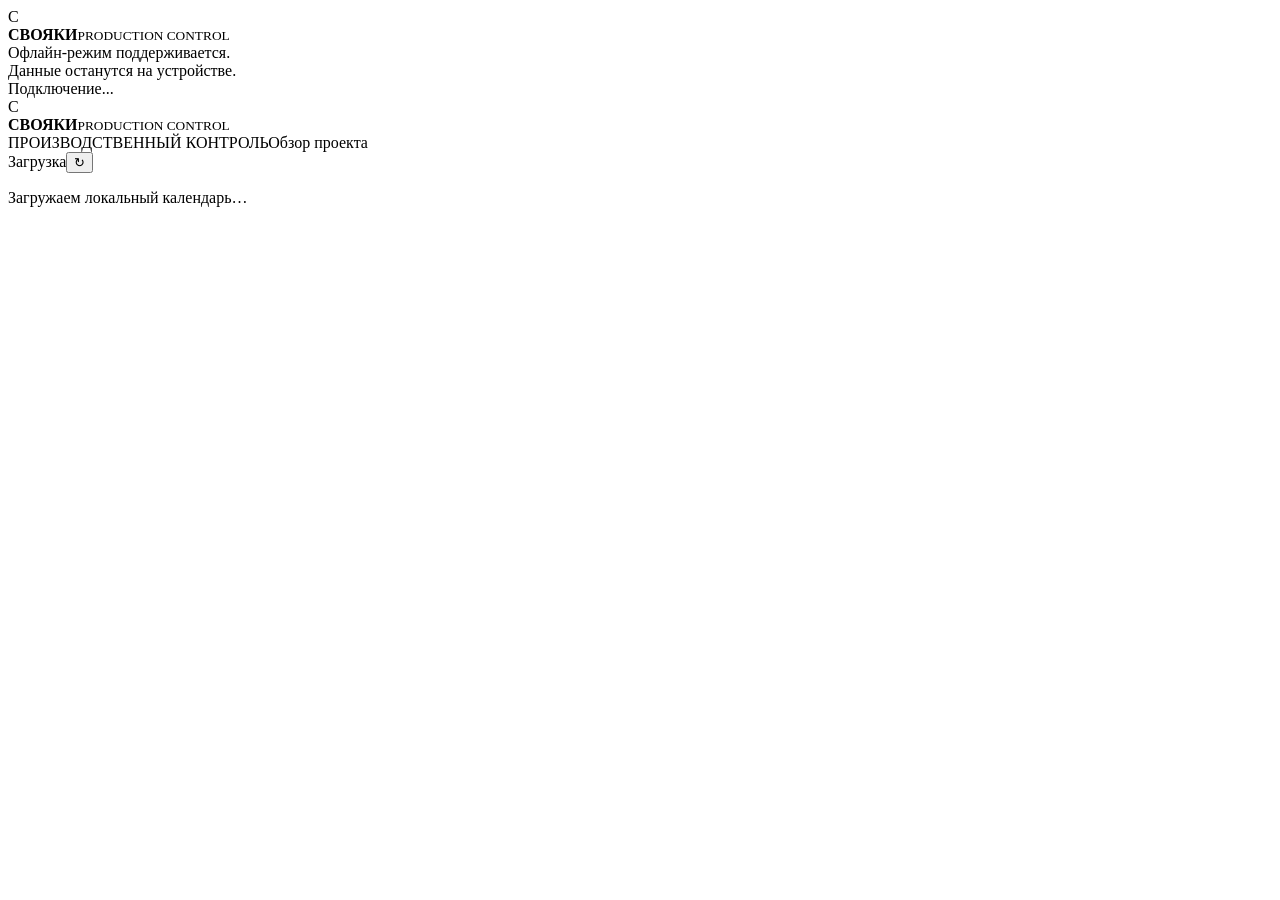
==== index.html @ 4541e1e7 "Add offline iPhone PWA index.html" ====
<!doctype html>
<html lang="ru">
<head>
  <meta charset="utf-8" />
  <meta name="viewport" content="width=device-width, initial-scale=1, viewport-fit=cover, user-scalable=no" />
  <meta name="theme-color" content="#0a111e" />
  <meta name="apple-mobile-web-app-capable" content="yes" />
  <meta name="apple-mobile-web-app-status-bar-style" content="black-translucent" />
  <meta name="apple-mobile-web-app-title" content="СВОяки" />
  <meta name="description" content="Офлайн-календарь производства выпусков «СВОяки»: дедлайны, КПП, монтаж и синхронизация." />
  <link rel="manifest" href="./manifest.webmanifest" />
  <link rel="icon" href="./icons/favicon-192.png" />
  <link rel="apple-touch-icon" href="./icons/icon-180.png" />
  <link rel="stylesheet" href="./styles.css" />
  <title>СВОяки — Production Control</title>
</head>
<body>
  <div class="shell" id="shell">
    <aside class="sidebar" aria-label="Навигация">
      <div class="brand brand-sidebar"><div class="brand-mark">С</div><div><strong>СВОЯКИ</strong><small>PRODUCTION CONTROL</small></div></div>
      <nav class="side-navigation" id="side-navigation"></nav>
      <div class="sidebar-bottom"><div class="side-note">Офлайн-режим поддерживается.<br/>Данные останутся на устройстве.</div><div class="side-sync" id="desktop-sync">Подключение...</div></div>
    </aside>
    <div class="workspace">
      <header class="topbar">
        <div class="brand brand-mobile"><div class="brand-mark">С</div><div><strong>СВОЯКИ</strong><small>PRODUCTION CONTROL</small></div></div>
        <div class="head-copy"><span class="eyebrow">ПРОИЗВОДСТВЕННЫЙ КОНТРОЛЬ</span><span id="page-title">Обзор проекта</span></div>
        <div class="header-actions"><span class="status-chip" id="connection-chip"><span class="status-dot"></span>Загрузка</span><button class="circle-btn" id="sync-button" type="button" title="Синхронизировать" aria-label="Синхронизировать"><span class="icon">↻</span></button></div>
      </header>
      <main id="view" class="view" aria-live="polite"><div class="splash"><div class="spinner"></div><p>Загружаем локальный календарь…</p></div></main>
    </div>
    <nav class="mobile-nav" id="mobile-navigation" aria-label="Разделы приложения"></nav>
  </div>
  <div id="modal-root"></div><div id="toast-root" role="status" aria-live="polite"></div>
  <script>window.SVOYAKI_STATIC_MODE = true;</script>
  <script src="./app.js" type="module"></script>
</body>
</html>
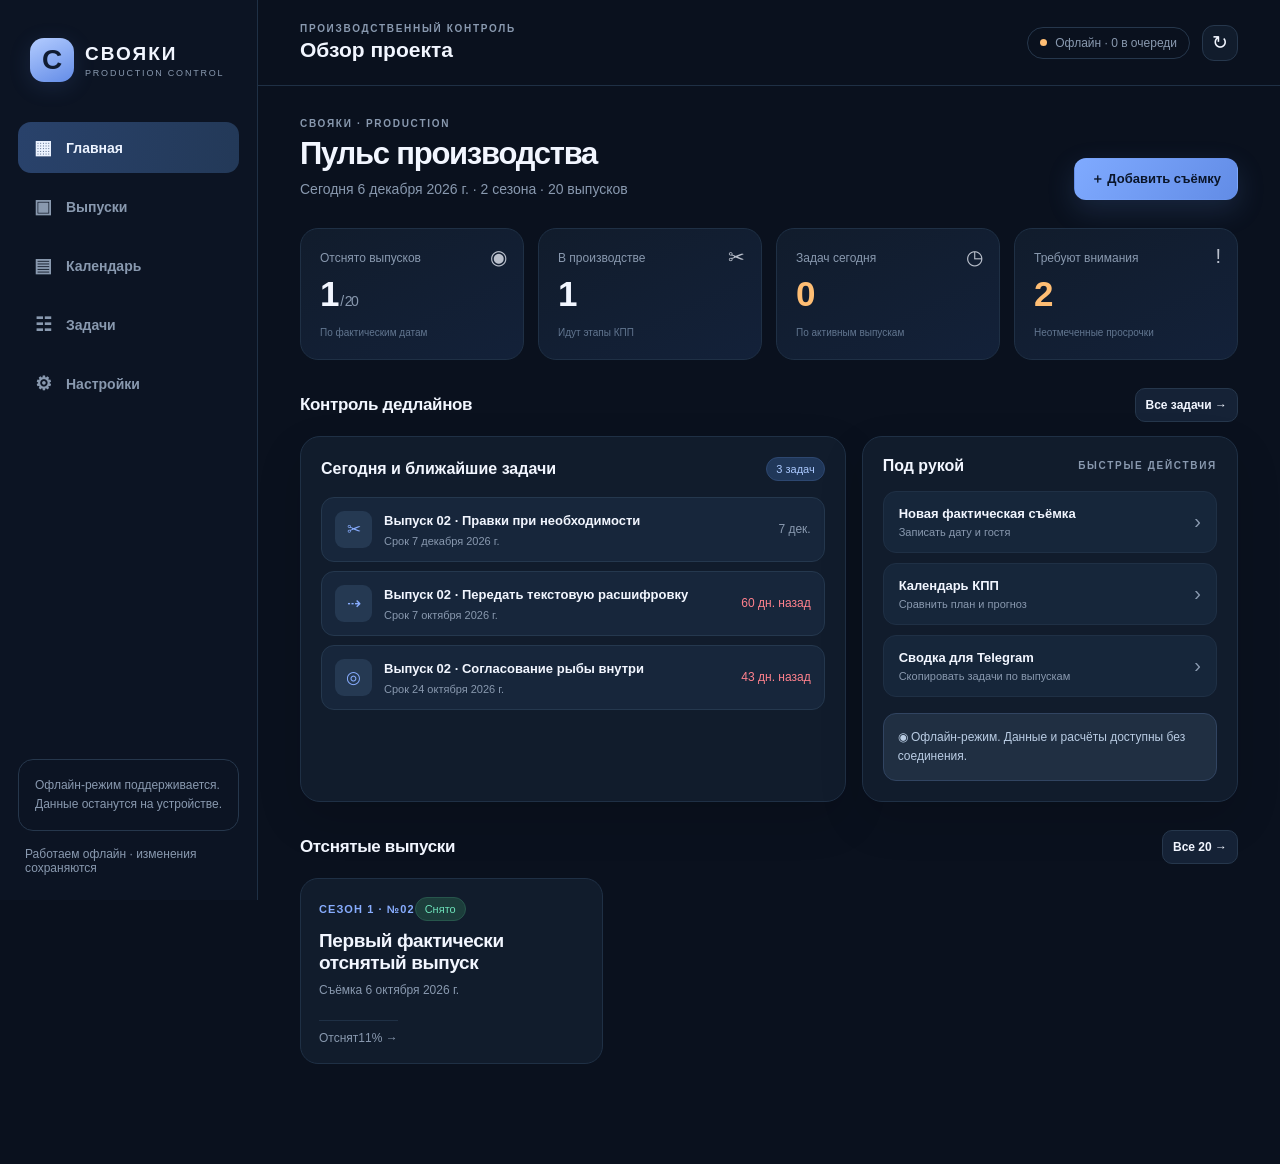
==== commit 37dfff0c: "Enable shared sync and refresh offline cache" ====
--- a/index.html
+++ b/index.html
@@ -32,7 +32,7 @@
     <nav class="mobile-nav" id="mobile-navigation" aria-label="Разделы приложения"></nav>
   </div>
   <div id="modal-root"></div><div id="toast-root" role="status" aria-live="polite"></div>
-  <script>window.SVOYAKI_STATIC_MODE = true;</script>
+  <script>window.SVOYAKI_STATIC_MODE = false;</script>
   <script src="./app.js" type="module"></script>
 </body>
 </html>
--- a/styles.css
+++ b/styles.css
@@ -0,0 +1,5 @@
+:root{color-scheme:dark;--bg:#0a111e;--nav:#0c1423;--surface:#111c2c;--panel:#152236;--panel-2:#1a2b43;--stroke:#26374c;--stroke-soft:#1f3045;--text:#f2f6ff;--muted:#8999af;--muted-2:#61758f;--blue:#88adff;--blue-2:#365895;--success:#6de1b9;--warning:#ffbe74;--danger:#ff818d;--radius:20px;--shadow:0 18px 45px rgba(0,0,0,.14);font-family:-apple-system,BlinkMacSystemFont,"SF Pro Display","Segoe UI",Arial,sans-serif;-webkit-font-smoothing:antialiased}
+*{box-sizing:border-box}body{margin:0;background:var(--bg);color:var(--text);min-height:100vh;padding-top:env(safe-area-inset-top,0px)}button,input,textarea,select{font:inherit}button{cursor:pointer}button:disabled{opacity:.45;cursor:not-allowed}input,textarea,select{outline:none}button:focus-visible,input:focus-visible,textarea:focus-visible,select:focus-visible{outline:2px solid var(--blue);outline-offset:2px}a{color:var(--blue)}.shell{min-height:100vh;display:flex}.sidebar{width:258px;flex:none;background:var(--nav);border-right:1px solid var(--stroke-soft);padding:30px 18px 25px;display:flex;flex-direction:column;position:sticky;height:100vh;top:0}.brand{display:flex;align-items:center;gap:11px}.brand-mark{width:44px;height:44px;background:linear-gradient(155deg,#b3ccff,#638ce7);color:#101c32;display:grid;place-items:center;border-radius:14px;font-weight:900;font-size:28px;box-shadow:0 5px 22px rgba(93,132,219,.15)}.brand strong{display:block;font-size:19px;letter-spacing:2px}.brand small{display:block;margin-top:3px;color:var(--muted);font-size:9px;letter-spacing:1.8px}.brand-sidebar{margin:8px 12px 40px}.brand-mobile{display:none}.side-navigation{display:grid;gap:8px}.nav-button{border:0;background:transparent;color:var(--muted);display:flex;gap:13px;align-items:center;padding:14px 15px;border-radius:13px;font-weight:650;text-align:left;font-size:14px}.nav-button.active{background:linear-gradient(95deg,#29426b,#233958);color:#ecf3ff}.nav-symbol{width:20px;font-size:19px;display:inline-grid;place-items:center}.sidebar-bottom{margin-top:auto;display:grid;gap:16px}.side-note{padding:16px;font-size:12px;line-height:1.6;border:1px solid var(--stroke);border-radius:15px;color:var(--muted)}.side-sync{color:var(--muted);font-size:12px;padding:0 7px}.workspace{flex:1;min-width:0}.topbar{height:86px;padding:20px 42px;display:flex;align-items:center;justify-content:space-between;border-bottom:1px solid var(--stroke-soft);gap:14px}.head-copy{display:grid;gap:4px;font-size:21px;font-weight:760}.eyebrow,.overline{font-size:10px;letter-spacing:1.7px;font-weight:750;color:var(--muted);text-transform:uppercase}.header-actions{display:flex;align-items:center;gap:12px}.status-chip{display:inline-flex;align-items:center;gap:8px;border:1px solid var(--stroke);border-radius:99px;color:var(--muted);font-size:12px;padding:8px 12px;white-space:nowrap}.status-dot{width:7px;height:7px;border-radius:50%;background:var(--muted)}.status-chip.online .status-dot{background:var(--success)}.status-chip.offline .status-dot{background:var(--warning)}.circle-btn{width:36px;height:36px;display:grid;place-items:center;border-radius:12px;background:var(--surface);border:1px solid var(--stroke);color:var(--text);font-size:19px}.circle-btn:hover{background:var(--panel)}.view{max-width:1320px;margin:0 auto;padding:32px 42px 100px}.page-head{display:flex;align-items:end;justify-content:space-between;gap:18px;margin-bottom:28px}.page-head h1{font-size:31px;letter-spacing:-1.25px;line-height:1.15;margin:7px 0}.page-head p{font-size:14px;color:var(--muted);margin:0;line-height:1.5}.actions{display:flex;flex-wrap:wrap;align-items:center;gap:8px}.btn{border:1px solid var(--stroke);border-radius:12px;padding:11px 16px;color:var(--text);background:var(--panel);font-size:13px;font-weight:700;display:inline-flex;gap:8px;align-items:center;justify-content:center;white-space:nowrap;min-height:42px}.btn:hover{background:var(--panel-2)}.btn-primary{background:linear-gradient(125deg,#7faaff,#628ce6);border-color:transparent;color:#0a1529;box-shadow:0 10px 28px rgba(97,137,217,.18)}.btn-primary:hover{background:#a6c2ff}.btn-soft{background:#1b2b43;color:var(--blue)}.btn-danger{background:rgba(255,129,141,.07);color:var(--danger);border-color:rgba(255,129,141,.25)}.btn-sm{padding:7px 10px;font-size:12px;min-height:34px;border-radius:10px}.section-title{display:flex;justify-content:space-between;align-items:center;gap:10px;margin:28px 0 14px}.section-title h2{font-size:17px;letter-spacing:-.35px;margin:0}.section-title small{color:var(--muted);font-size:12px}.stats-grid{display:grid;grid-template-columns:repeat(4,minmax(0,1fr));gap:14px}.stat{position:relative;min-height:127px;background:linear-gradient(155deg,var(--surface),#132139);border:1px solid var(--stroke-soft);border-radius:18px;padding:19px;overflow:hidden}.stat .stat-icon{position:absolute;top:16px;right:16px;font-size:20px;opacity:.75}.stat .number{display:block;font-size:35px;letter-spacing:-1.6px;font-weight:800;margin:8px 0}.stat .title{font-size:12px;color:var(--muted)}.stat .tiny{font-size:10px;color:var(--muted-2)}.stat.warn .number{color:var(--warning)}.stat.positive .number{color:var(--success)}.grid-two{display:grid;grid-template-columns:minmax(0,1.45fr) minmax(290px,1fr);gap:16px}.panel{background:var(--surface);border:1px solid var(--stroke-soft);border-radius:var(--radius);padding:20px;box-shadow:var(--shadow)}.panel-header{display:flex;justify-content:space-between;gap:8px;align-items:center;margin-bottom:16px}.panel-header h3{font-size:16px;margin:0}.tag{display:inline-flex;align-items:center;gap:5px;padding:5px 9px;border:1px solid var(--stroke);border-radius:99px;color:var(--muted);font-size:11px;white-space:nowrap}.tag.success{background:#1c3d3b;color:var(--success);border-color:#27564c}.tag.warning{background:#473123;color:var(--warning);border-color:#62452a}.tag.danger{background:#422b36;color:var(--danger);border-color:#664250}.tag.blue{background:#203759;color:#abc9ff;border-color:#2d4770}.task-list{display:grid;gap:9px}.task{display:flex;align-items:center;gap:12px;background:#17263b;border:1px solid #25384e;border-radius:13px;padding:13px 13px}.task-marker{flex:none;border-radius:9px;background:#253952;color:var(--blue);width:37px;height:37px;display:grid;place-items:center;font-size:17px}.task-info{min-width:0;flex:1}.task-name{font-size:13px;font-weight:700;line-height:1.4}.task-secondary{font-size:11px;color:var(--muted);margin-top:5px}.task-time{text-align:right;color:var(--muted);font-size:12px;white-space:nowrap}.task-time.overdue{color:var(--danger)}.empty{padding:25px 17px;text-align:center;color:var(--muted);font-size:13px;line-height:1.7;border:1px dashed var(--stroke);border-radius:13px}.notice-card{padding:14px;background:#202f42;border:1px solid #314461;border-radius:13px;font-size:12px;color:#b9cce3;line-height:1.6}.quick-links{display:grid;gap:10px}.quick-link{display:flex;justify-content:space-between;align-items:center;border-radius:13px;padding:14px 15px;background:#16263a;border:1px solid var(--stroke-soft);text-align:left;color:var(--text)}.quick-link div strong{display:block;font-size:13px}.quick-link div small{display:block;color:var(--muted);margin-top:5px;font-size:11px}.quick-link .arrow{color:var(--muted);font-size:20px}.episode-grid{display:grid;grid-template-columns:repeat(3,minmax(0,1fr));gap:14px}.episode-card{background:var(--surface);border:1px solid var(--stroke-soft);border-radius:18px;padding:18px;text-align:left;color:var(--text);min-height:178px;display:flex;flex-direction:column;gap:9px;transition:transform .12s,border-color .12s}.episode-card:hover{transform:translateY(-2px);border-color:#426193}.episode-card h3{font-size:19px;letter-spacing:-.4px;margin:0}.episode-card .muted{font-size:12px;color:var(--muted)}.episode-top{display:flex;justify-content:space-between;align-items:center}.episode-number{font-size:11px;font-weight:850;letter-spacing:1.1px;color:var(--blue)}.episode-footer{margin-top:auto;display:flex;justify-content:space-between;align-items:center;padding-top:10px;font-size:12px;color:var(--muted);border-top:1px solid var(--stroke-soft)}.progress-track{height:5px;background:#263a54;border-radius:10px;overflow:hidden}.progress-value{height:100%;background:linear-gradient(90deg,#609eea,#78d1d7)}.segmented{display:inline-flex;padding:4px;background:var(--surface);border:1px solid var(--stroke);border-radius:12px;gap:3px}.segmented button{border:0;background:transparent;color:var(--muted);font-size:12px;font-weight:700;border-radius:8px;padding:9px 12px}.segmented button.active{background:#2b4060;color:var(--text)}.search-input{background:var(--panel);border:1px solid var(--stroke);border-radius:12px;padding:12px 15px;color:var(--text);min-width:190px;font-size:13px}.search-input::placeholder{color:var(--muted-2)}.filters{display:flex;flex-wrap:wrap;gap:9px;justify-content:space-between;align-items:center;margin:20px 0}.issue-banner{display:flex;gap:10px;align-items:flex-start;padding:14px;border-radius:13px;background:rgba(255,190,116,.07);border:1px solid rgba(255,190,116,.22);color:#edcba7;font-size:12px;line-height:1.6;margin:16px 0}.timeline{display:grid;gap:8px}.stage{display:grid;grid-template-columns:8px minmax(0,1fr) auto;gap:12px;align-items:center;background:var(--surface);border:1px solid var(--stroke-soft);border-radius:14px;min-height:71px;padding:9px 12px 9px 0;text-align:left;color:var(--text)}.stage .bar{height:40px;border-radius:0 4px 4px 0;background:#7899d0}.stage .bar.shoot{background:#91b8ff}.stage .bar.editing{background:#7e9eff}.stage .bar.iri{background:#e1b274}.stage .bar.approval{background:#d7a06a}.stage .bar.sound{background:#a68df0}.stage .bar.color{background:#7ed3cb}.stage .bar.master{background:#94d2aa}.stage .bar.delivery{background:#63d5b3}.stage-main{min-width:0}.stage-main strong{font-size:12px;display:block}.stage-main small{display:block;color:var(--muted);font-size:11px;margin-top:5px;line-height:1.45}.stage-meta{text-align:right;display:grid;justify-items:end;gap:5px}.stage-meta .date{font-size:12px;font-weight:750}.stage-meta .stage-state{font-size:10px;color:var(--muted)}.stage.done{opacity:.66}.stage.done .stage-state{color:var(--success)}.stage.uncertain .stage-state{color:var(--warning)}.episode-summary{display:grid;grid-template-columns:repeat(4,1fr);gap:12px;margin:20px 0}.mini-stat{padding:14px;border-radius:13px;border:1px solid var(--stroke);background:var(--surface)}.mini-stat small{display:block;color:var(--muted);font-size:11px}.mini-stat strong{display:block;margin-top:9px;font-size:18px}.mini-stat strong.positive{color:var(--success)}.mini-stat strong.negative{color:var(--danger)}.small-note{font-size:12px;color:var(--muted);line-height:1.7}.legend{display:flex;flex-wrap:wrap;gap:12px;font-size:11px;color:var(--muted)}.legend i{display:inline-block;width:7px;height:7px;margin-right:5px;border-radius:50%}.calendar-header{display:flex;justify-content:space-between;align-items:center;margin:12px 0 18px}.calendar-header .month{font-size:19px;font-weight:780;text-transform:capitalize}.month-controls{display:flex;gap:5px}.month-controls button{width:38px;height:38px;background:var(--panel);border:1px solid var(--stroke);color:var(--text);border-radius:10px}.calendar-grid{display:grid;grid-template-columns:repeat(7,minmax(0,1fr));gap:7px}.weekday{text-align:center;color:var(--muted);font-size:11px;font-weight:700;margin-bottom:4px}.calday{border:1px solid var(--stroke-soft);background:var(--surface);border-radius:12px;min-height:89px;text-align:left;padding:10px 8px;color:var(--text)}.calday.outside{opacity:.32}.calday.selected{border-color:var(--blue);background:#203656}.calday.today .day-number{color:var(--blue)}.calday .day-number{font-weight:750;font-size:13px}.cal-dots{display:flex;gap:4px;flex-wrap:wrap;margin-top:13px}.cal-dots i{width:6px;height:6px;border-radius:50%;background:#7eaaff}.cal-dots i.warn{background:var(--warning)}.cal-dots i.critical{background:var(--danger)}.legend-row{display:flex;gap:12px;align-items:center}.calendar-details{margin-top:22px}.settings-grid{display:grid;grid-template-columns:repeat(2,minmax(0,1fr));gap:15px}.field{display:grid;gap:7px;margin:0}.field label{color:#b8c8db;font-size:12px;font-weight:700}.field input,.field textarea,.field select{color:var(--text);background:#0f1b2d;border:1px solid #34455a;border-radius:10px;padding:12px;min-width:0;width:100%;font-size:14px}.field textarea{resize:vertical;min-height:72px;line-height:1.5}.form-grid{display:grid;grid-template-columns:repeat(2,minmax(0,1fr));gap:15px}.form-grid .wide{grid-column:1/-1}.form-section-title{font-size:14px;margin:11px 0 0}.banner{padding:16px;border-radius:13px;background:#203451;border:1px solid #375778;color:#c4d6f2;font-size:12px;line-height:1.6}.codeblock{background:#07111f;padding:11px;border-radius:10px;color:#c9e0fe;font-size:11px;overflow-wrap:anywhere;line-height:1.6}.modal-cover{position:fixed;inset:0;background:rgba(3,9,20,.76);z-index:100;display:grid;place-items:center;padding:20px;backdrop-filter:blur(9px)}.modal{width:min(560px,100%);max-height:min(92dvh,820px);background:#142138;border:1px solid #33465f;border-radius:23px;padding:25px;box-shadow:0 25px 100px rgba(0,0,0,.45);display:flex;flex-direction:column;overflow:auto}.modal-heading{display:flex;align-items:start;justify-content:space-between;gap:12px;margin-bottom:20px}.modal-heading h3{margin:0;font-size:20px}.modal-heading p{color:var(--muted);font-size:12px;line-height:1.55;margin:6px 0 0}.modal-footer{display:flex;justify-content:flex-end;gap:8px;margin-top:20px}.toast{position:fixed;bottom:30px;right:25px;z-index:200;max-width:min(420px,calc(100vw - 40px));background:#253c59;border:1px solid #52729b;padding:14px 18px;border-radius:12px;color:#eff5ff;box-shadow:0 20px 60px #0009;font-size:13px;line-height:1.5}.splash{display:grid;place-items:center;min-height:50vh;color:var(--muted);font-size:13px}.spinner{width:30px;height:30px;border:3px solid var(--stroke);border-top-color:var(--blue);border-radius:50%;animation:spin 1s linear infinite;margin-bottom:12px}@keyframes spin{to{transform:rotate(360deg)}}.mobile-nav{display:none}.hide{display:none!important}.text-success{color:var(--success)}.text-warning{color:var(--warning)}.text-danger{color:var(--danger)}.text-muted{color:var(--muted)}.kbd{font-size:11px;background:#203450;border-radius:8px;padding:5px 8px;color:var(--blue)}
+@media(max-width:1140px){.stats-grid{grid-template-columns:repeat(2,minmax(0,1fr))}.episode-grid{grid-template-columns:repeat(2,minmax(0,1fr))}.view{padding:25px 25px 100px}.topbar{padding:20px 25px}}
+@media(max-width:770px){.sidebar{display:none}.workspace{width:100%}.brand-mobile{display:flex}.brand-mobile .brand-mark{width:38px;height:38px;font-size:23px;border-radius:12px}.brand-mobile strong{font-size:17px}.brand-mobile small{font-size:8px}.head-copy{display:none}.topbar{height:78px;padding:14px 17px;border-bottom:0}.status-chip{font-size:10px;padding:7px 10px}.view{padding:14px 16px calc(106px + env(safe-area-inset-bottom,0px))}.page-head{margin-bottom:19px}.page-head h1{font-size:27px;margin:5px 0}.page-head p{font-size:12px}.page-head .btn{padding:9px 12px;min-height:37px;font-size:11px}.stats-grid{gap:9px}.stat{min-height:111px;padding:14px}.stat .number{font-size:31px;margin:8px 0 6px}.stat .title{font-size:11px}.grid-two{grid-template-columns:1fr;gap:12px}.panel{padding:15px;border-radius:17px}.section-title{margin-top:23px}.episode-grid{grid-template-columns:1fr;gap:10px}.episode-card{min-height:154px}.episode-summary{grid-template-columns:repeat(2,minmax(0,1fr));gap:9px}.mini-stat{padding:12px}.mini-stat strong{font-size:16px}.settings-grid{grid-template-columns:1fr}.mobile-nav{position:fixed;display:flex;z-index:50;bottom:0;left:0;right:0;justify-content:space-around;gap:3px;padding:10px 8px calc(8px + env(safe-area-inset-bottom,0px));background:rgba(12,20,35,.95);border-top:1px solid var(--stroke);backdrop-filter:blur(20px)}.mobile-nav button{background:transparent;color:var(--muted);border:0;display:grid;justify-items:center;gap:4px;min-width:50px;padding:6px 5px;font-size:10px;font-weight:700}.mobile-nav button.active{color:var(--blue)}.mobile-nav .nav-symbol{font-size:21px}.calendar-grid{gap:4px}.calday{padding:8px 5px;min-height:73px;border-radius:9px}.calday .day-number{font-size:12px}.cal-dots{margin-top:10px;gap:3px}.cal-dots i{width:5px;height:5px}.filters{gap:7px}.segmented button{padding:8px 9px;font-size:11px}.search-input{width:100%}.modal-cover{align-items:end;padding:0}.modal{max-height:94dvh;width:100%;border-radius:23px 23px 0 0;padding:22px 18px calc(25px + env(safe-area-inset-bottom,0px))}.form-grid{grid-template-columns:1fr;gap:12px}.form-grid .wide{grid-column:auto}.toast{bottom:calc(88px + env(safe-area-inset-bottom,0px));left:16px;right:16px;max-width:none}.task{gap:9px;padding:11px}.task-marker{width:32px;height:32px;font-size:15px}.task-name{font-size:12px}.stage-main strong{font-size:11px}}
+@media(max-width:370px){.status-chip{max-width:88px;overflow:hidden}.stat .number{font-size:26px}.page-head h1{font-size:24px}.calday{min-height:66px}.cal-dots i{width:4px;height:4px}}
